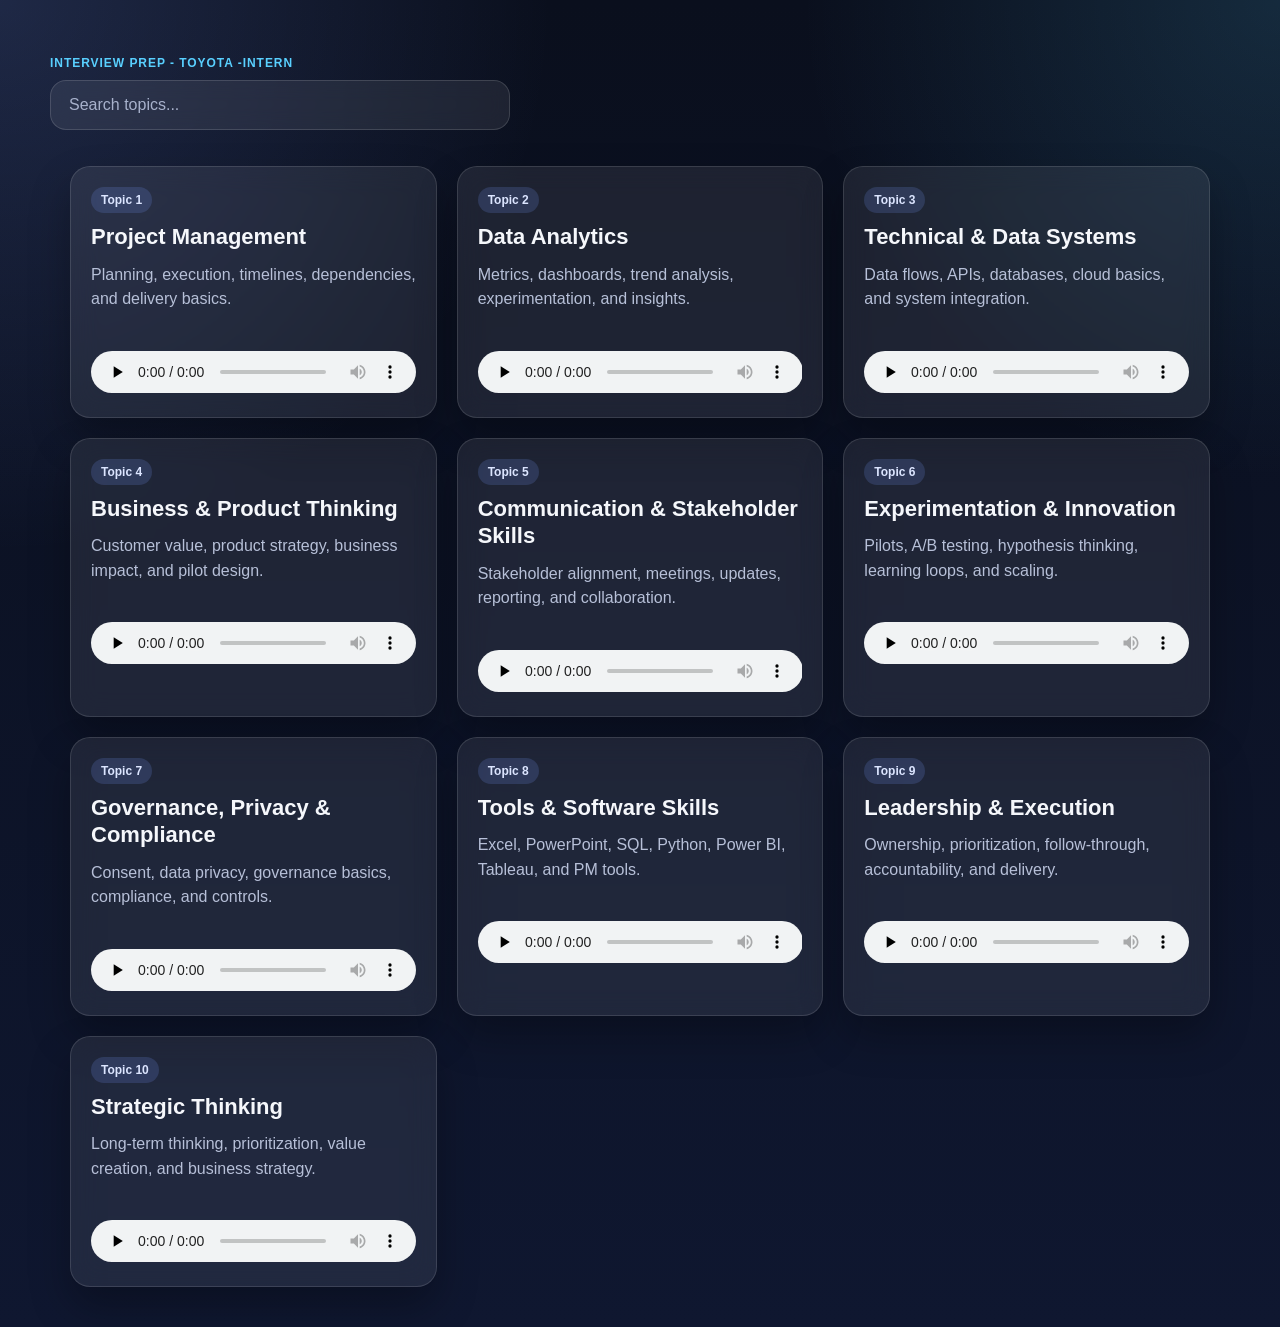
==== index.html @ 54e5a309 "Update index.html" ====
<!DOCTYPE html>
<html lang="en">
<head>
  <meta charset="UTF-8" />
  <meta name="viewport" content="width=device-width, initial-scale=1.0" />
  <title>Interview Audio Library</title>
  <link rel="stylesheet" href="styles.css" />
</head>
<body>
  <header class="hero">
    <div class="hero-inner">
      <p class="eyebrow">Interview Prep - TOYOTA -Intern</p>
 
      <input
        type="text"
        id="search"
        class="search"
        placeholder="Search topics..."
        aria-label="Search topics"
      />
    </div>
  </header>

  <main class="container">
    <section class="grid" id="topicGrid">
      <article class="card">
        <div class="card-top">
          <span class="badge">Topic 1</span>
          <h2>Project Management</h2>
        </div>
        <p>Planning, execution, timelines, dependencies, and delivery basics.</p>
        <audio controls preload="none">
          <source src="ProjectManagement-01.mp3" type="audio/mpeg" />
        </audio>
      </article>

      <article class="card">
        <div class="card-top">
          <span class="badge">Topic 2</span>
          <h2>Data Analytics</h2>
        </div>
        <p>Metrics, dashboards, trend analysis, experimentation, and insights.</p>
        <audio controls preload="none">
          <source src="DataAnalytics-01.mp3" type="audio/mpeg" />
        </audio>
      </article>

      <article class="card">
        <div class="card-top">
          <span class="badge">Topic 3</span>
          <h2>Technical &amp; Data Systems</h2>
        </div>
        <p>Data flows, APIs, databases, cloud basics, and system integration.</p>
        <audio controls preload="none">
          <source src="TechnicalDataSystems-01.mp3" type="audio/mpeg" />
        </audio>
      </article>

      <article class="card">
        <div class="card-top">
          <span class="badge">Topic 4</span>
          <h2>Business &amp; Product Thinking</h2>
        </div>
        <p>Customer value, product strategy, business impact, and pilot design.</p>
        <audio controls preload="none">
          <source src="BusinessProductThinking-01.mp3" type="audio/mpeg" />
        </audio>
      </article>

      <article class="card">
        <div class="card-top">
          <span class="badge">Topic 5</span>
          <h2>Communication &amp; Stakeholder Skills</h2>
        </div>
        <p>Stakeholder alignment, meetings, updates, reporting, and collaboration.</p>
        <audio controls preload="none">
          <source src="CommunicationStakeholder-01.mp3" type="audio/mpeg" />
        </audio>
      </article>

      <article class="card">
        <div class="card-top">
          <span class="badge">Topic 6</span>
          <h2>Experimentation &amp; Innovation</h2>
        </div>
        <p>Pilots, A/B testing, hypothesis thinking, learning loops, and scaling.</p>
        <audio controls preload="none">
          <source src="ExperimentationInnovation-01.mp3" type="audio/mpeg" />
        </audio>
      </article>

      <article class="card">
        <div class="card-top">
          <span class="badge">Topic 7</span>
          <h2>Governance, Privacy &amp; Compliance</h2>
        </div>
        <p>Consent, data privacy, governance basics, compliance, and controls.</p>
        <audio controls preload="none">
          <source src="GovernancePrivacyCompliance-01.mp3" type="audio/mpeg" />
        </audio>
      </article>

      <article class="card">
        <div class="card-top">
          <span class="badge">Topic 8</span>
          <h2>Tools &amp; Software Skills</h2>
        </div>
        <p>Excel, PowerPoint, SQL, Python, Power BI, Tableau, and PM tools.</p>
        <audio controls preload="none">
          <source src="ToolsSoftwareSkills-01.mp3" type="audio/mpeg" />
        </audio>
      </article>

      <article class="card">
        <div class="card-top">
          <span class="badge">Topic 9</span>
          <h2>Leadership &amp; Execution</h2>
        </div>
        <p>Ownership, prioritization, follow-through, accountability, and delivery.</p>
        <audio controls preload="none">
          <source src="LeadershipExecution-01.mp3" type="audio/mpeg" />
        </audio>
      </article>

      <article class="card">
        <div class="card-top">
          <span class="badge">Topic 10</span>
          <h2>Strategic Thinking</h2>
        </div>
        <p>Long-term thinking, prioritization, value creation, and business strategy.</p>
        <audio controls preload="none">
          <source src="StrategicThinking-01.mp3" type="audio/mpeg" />
        </audio>
      </article>
    </section>
  </main>

  <script src="script.js"></script>
</body>
</html>
---- styles.css ----
:root {
  --bg: #0b1020;
  --bg-soft: #121933;
  --card: rgba(255, 255, 255, 0.08);
  --card-border: rgba(255, 255, 255, 0.12);
  --text: #f5f7fb;
  --muted: #b7c0d8;
  --accent: #7c9cff;
  --accent-2: #59d0ff;
  --shadow: 0 20px 40px rgba(0, 0, 0, 0.28);
  --radius: 20px;
}

* {
  box-sizing: border-box;
}

html {
  scroll-behavior: smooth;
}

body {
  margin: 0;
  font-family: Arial, sans-serif;
  color: var(--text);
  background:
    radial-gradient(circle at top left, rgba(124, 156, 255, 0.18), transparent 30%),
    radial-gradient(circle at top right, rgba(89, 208, 255, 0.14), transparent 26%),
    linear-gradient(180deg, #0a0f1d 0%, #0f1730 100%);
  min-height: 100vh;
}

.hero {
  padding: 56px 20px 28px;
}

.hero-inner,
.container {
  max-width: 1180px;
  margin: 0 auto;
}

.eyebrow {
  margin: 0 0 10px;
  color: var(--accent-2);
  font-weight: 700;
  letter-spacing: 0.08em;
  text-transform: uppercase;
  font-size: 12px;
}

h1 {
  margin: 0;
  font-size: clamp(32px, 5vw, 54px);
  line-height: 1.08;
}

.hero-text {
  margin: 14px 0 24px;
  max-width: 760px;
  color: var(--muted);
  font-size: 17px;
  line-height: 1.6;
}

.search {
  width: 100%;
  max-width: 460px;
  border: 1px solid rgba(255, 255, 255, 0.14);
  background: rgba(255, 255, 255, 0.08);
  color: var(--text);
  border-radius: 16px;
  padding: 15px 18px;
  font-size: 16px;
  outline: none;
  backdrop-filter: blur(10px);
}

.search::placeholder {
  color: #a8b2cc;
}

.container {
  padding: 8px 20px 40px;
}

.grid {
  display: grid;
  grid-template-columns: repeat( auto-fit, minmax(280px, 1fr) );
  gap: 20px;
}

.card {
  background: var(--card);
  border: 1px solid var(--card-border);
  border-radius: var(--radius);
  padding: 20px;
  box-shadow: var(--shadow);
  backdrop-filter: blur(14px);
  transition: transform 0.18s ease, border-color 0.18s ease, box-shadow 0.18s ease;
}

.card:hover {
  transform: translateY(-4px);
  border-color: rgba(124, 156, 255, 0.45);
  box-shadow: 0 24px 50px rgba(0, 0, 0, 0.34);
}

.card-top {
  margin-bottom: 12px;
}

.badge {
  display: inline-block;
  margin-bottom: 10px;
  padding: 6px 10px;
  border-radius: 999px;
  background: rgba(124, 156, 255, 0.18);
  color: #dce5ff;
  font-size: 12px;
  font-weight: 700;
}

.card h2 {
  margin: 0;
  font-size: 22px;
  line-height: 1.25;
}

.card p {
  margin: 0 0 16px;
  color: var(--muted);
  line-height: 1.55;
  min-height: 72px;
}

audio {
  width: 100%;
  height: 42px;
  border-radius: 12px;
}

@media (max-width: 640px) {
  .hero {
    padding-top: 36px;
  }

  .container {
    padding-bottom: 28px;
  }

  .card {
    padding: 18px;
  }

  .card p {
    min-height: auto;
  }
}
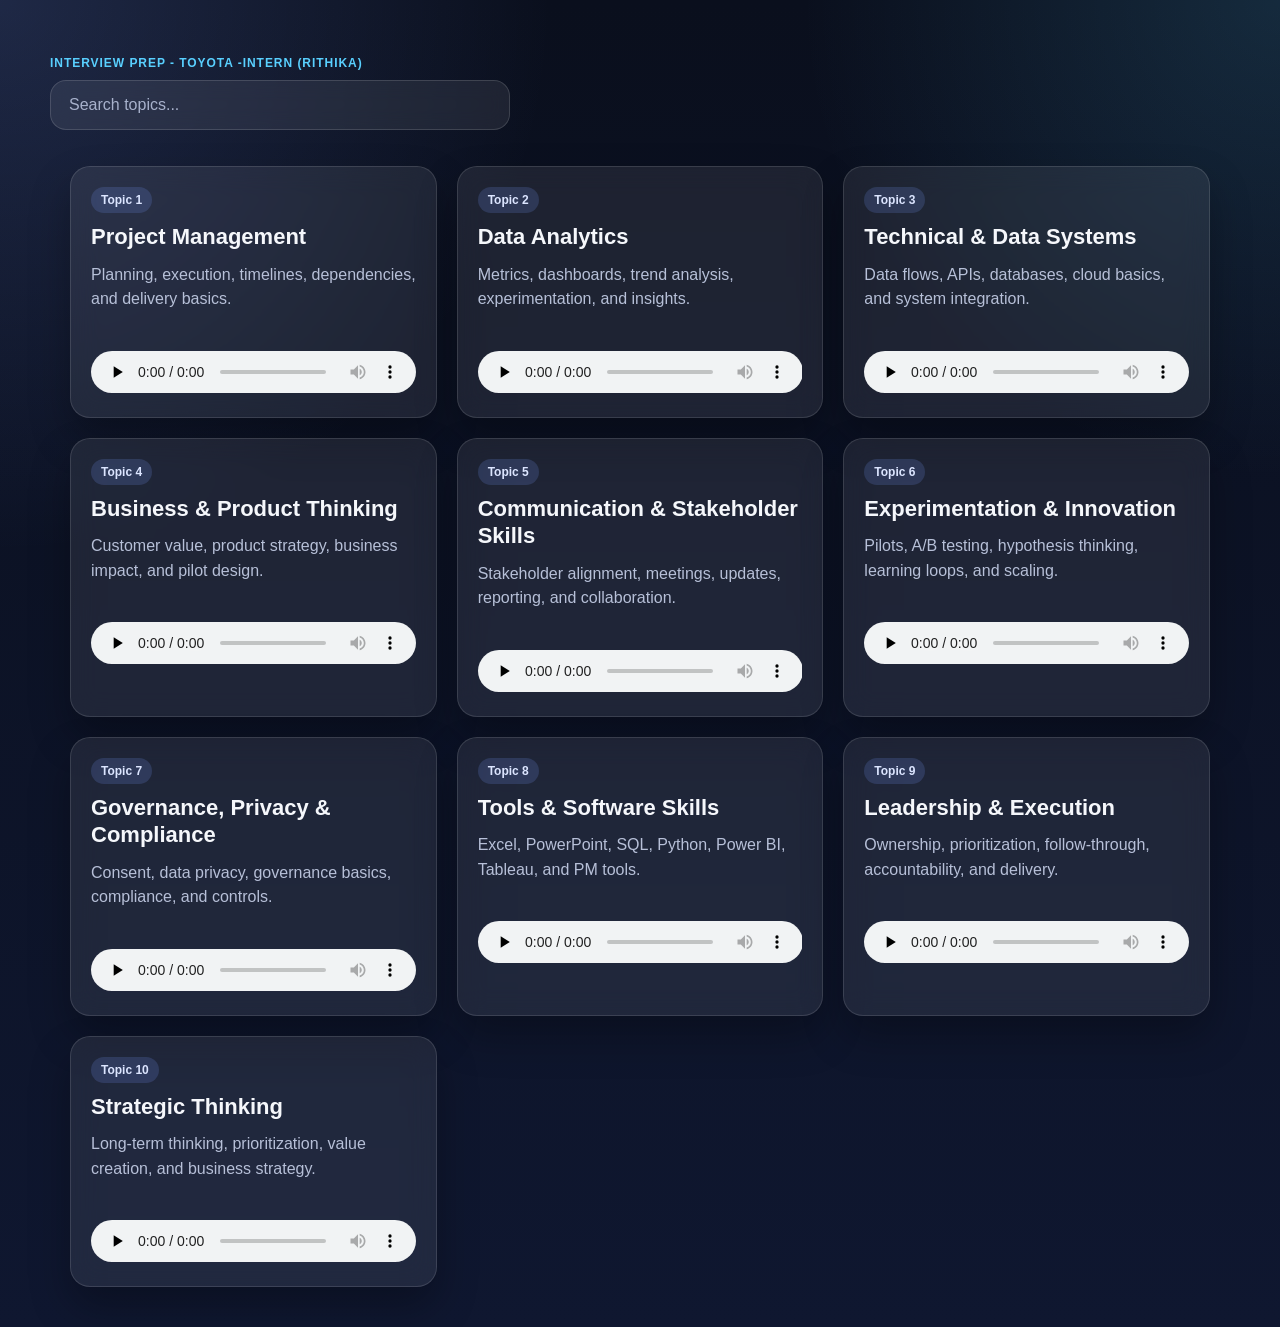
==== commit aad1452e: "Update index.html" ====
--- a/index.html
+++ b/index.html
@@ -9,7 +9,7 @@
 <body>
   <header class="hero">
     <div class="hero-inner">
-      <p class="eyebrow">Interview Prep - TOYOTA -Intern</p>
+      <p class="eyebrow">Interview Prep - TOYOTA -Intern (Rithika)</p>
  
       <input
         type="text"
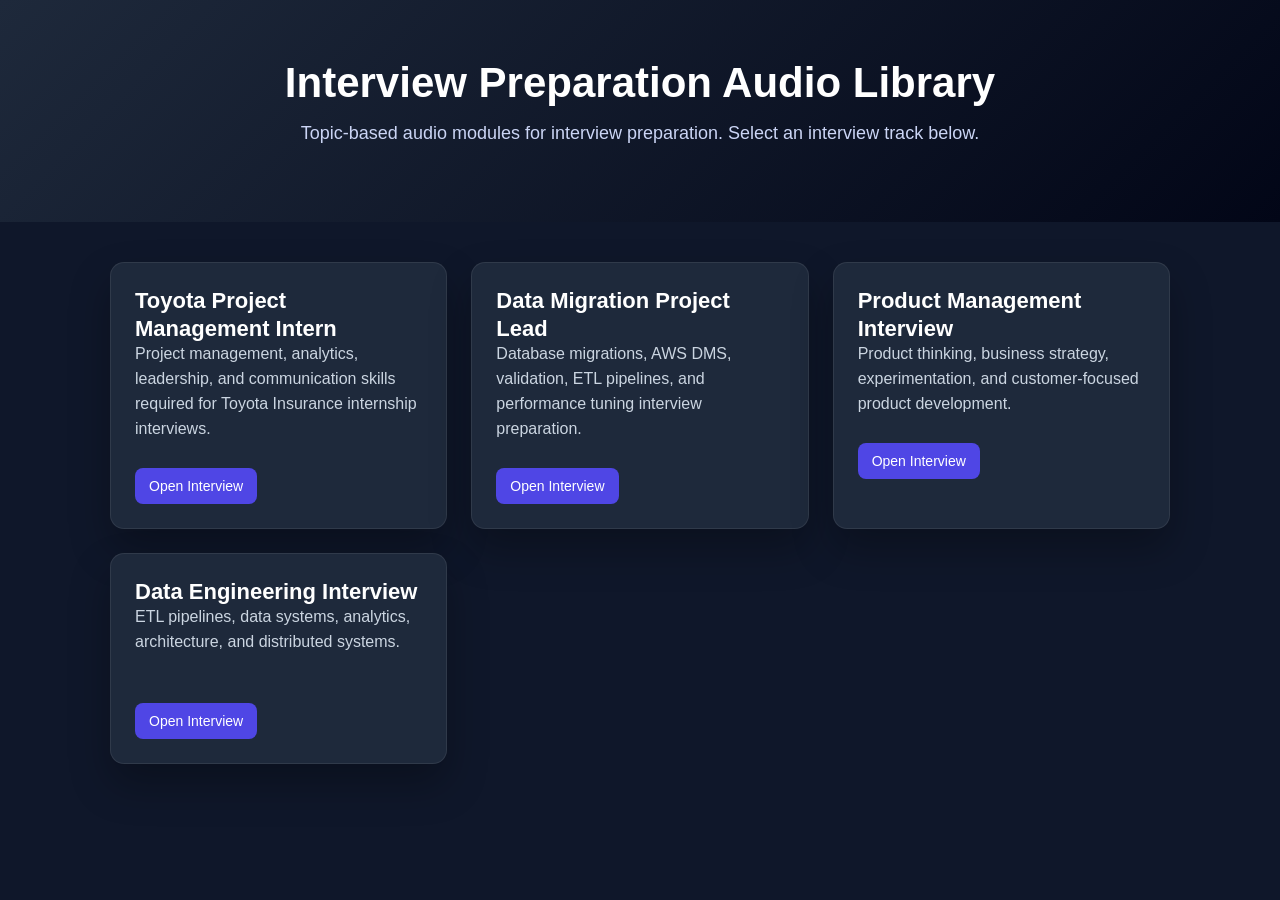
==== commit a55f1313: "Update index.html" ====
--- a/index.html
+++ b/index.html
@@ -1,140 +1,161 @@
 <!DOCTYPE html>
 <html lang="en">
 <head>
-  <meta charset="UTF-8" />
-  <meta name="viewport" content="width=device-width, initial-scale=1.0" />
-  <title>Interview Audio Library</title>
-  <link rel="stylesheet" href="styles.css" />
+
+<meta charset="UTF-8">
+<meta name="viewport" content="width=device-width, initial-scale=1.0">
+
+<title>Interview Preparation Library</title>
+
+<link rel="stylesheet" href="styles.css">
+
+<style>
+
+body{
+font-family:Arial;
+margin:0;
+background:#0f172a;
+color:white;
+}
+
+.hero{
+padding:60px 20px;
+text-align:center;
+background:linear-gradient(135deg,#1e293b,#020617);
+}
+
+.hero h1{
+font-size:42px;
+margin-bottom:10px;
+}
+
+.hero p{
+color:#cbd5f5;
+font-size:18px;
+}
+
+.container{
+max-width:1100px;
+margin:auto;
+padding:40px 20px;
+}
+
+.grid{
+display:grid;
+grid-template-columns:repeat(auto-fit,minmax(280px,1fr));
+gap:24px;
+}
+
+.card{
+background:#1e293b;
+padding:24px;
+border-radius:14px;
+transition:all .2s;
+cursor:pointer;
+border:1px solid rgba(255,255,255,0.08);
+}
+
+.card:hover{
+transform:translateY(-5px);
+background:#26344f;
+}
+
+.card h2{
+margin-top:0;
+font-size:22px;
+}
+
+.card p{
+color:#cbd5e1;
+}
+
+.button{
+display:inline-block;
+margin-top:10px;
+padding:10px 14px;
+background:#4f46e5;
+color:white;
+border-radius:8px;
+text-decoration:none;
+font-size:14px;
+}
+
+.button:hover{
+background:#6366f1;
+}
+
+</style>
+
 </head>
+
 <body>
-  <header class="hero">
-    <div class="hero-inner">
-      <p class="eyebrow">Interview Prep - TOYOTA -Intern (Rithika)</p>
- 
-      <input
-        type="text"
-        id="search"
-        class="search"
-        placeholder="Search topics..."
-        aria-label="Search topics"
-      />
-    </div>
-  </header>
 
-  <main class="container">
-    <section class="grid" id="topicGrid">
-      <article class="card">
-        <div class="card-top">
-          <span class="badge">Topic 1</span>
-          <h2>Project Management</h2>
-        </div>
-        <p>Planning, execution, timelines, dependencies, and delivery basics.</p>
-        <audio controls preload="none">
-          <source src="ProjectManagement-01.mp3" type="audio/mpeg" />
-        </audio>
-      </article>
+<section class="hero">
 
-      <article class="card">
-        <div class="card-top">
-          <span class="badge">Topic 2</span>
-          <h2>Data Analytics</h2>
-        </div>
-        <p>Metrics, dashboards, trend analysis, experimentation, and insights.</p>
-        <audio controls preload="none">
-          <source src="DataAnalytics-01.mp3" type="audio/mpeg" />
-        </audio>
-      </article>
+<h1>Interview Preparation Audio Library</h1>
 
-      <article class="card">
-        <div class="card-top">
-          <span class="badge">Topic 3</span>
-          <h2>Technical &amp; Data Systems</h2>
-        </div>
-        <p>Data flows, APIs, databases, cloud basics, and system integration.</p>
-        <audio controls preload="none">
-          <source src="TechnicalDataSystems-01.mp3" type="audio/mpeg" />
-        </audio>
-      </article>
+<p>
+Topic-based audio modules for interview preparation.
+Select an interview track below.
+</p>
 
-      <article class="card">
-        <div class="card-top">
-          <span class="badge">Topic 4</span>
-          <h2>Business &amp; Product Thinking</h2>
-        </div>
-        <p>Customer value, product strategy, business impact, and pilot design.</p>
-        <audio controls preload="none">
-          <source src="BusinessProductThinking-01.mp3" type="audio/mpeg" />
-        </audio>
-      </article>
+</section>
 
-      <article class="card">
-        <div class="card-top">
-          <span class="badge">Topic 5</span>
-          <h2>Communication &amp; Stakeholder Skills</h2>
-        </div>
-        <p>Stakeholder alignment, meetings, updates, reporting, and collaboration.</p>
-        <audio controls preload="none">
-          <source src="CommunicationStakeholder-01.mp3" type="audio/mpeg" />
-        </audio>
-      </article>
+<div class="container">
 
-      <article class="card">
-        <div class="card-top">
-          <span class="badge">Topic 6</span>
-          <h2>Experimentation &amp; Innovation</h2>
-        </div>
-        <p>Pilots, A/B testing, hypothesis thinking, learning loops, and scaling.</p>
-        <audio controls preload="none">
-          <source src="ExperimentationInnovation-01.mp3" type="audio/mpeg" />
-        </audio>
-      </article>
+<div class="grid">
 
-      <article class="card">
-        <div class="card-top">
-          <span class="badge">Topic 7</span>
-          <h2>Governance, Privacy &amp; Compliance</h2>
-        </div>
-        <p>Consent, data privacy, governance basics, compliance, and controls.</p>
-        <audio controls preload="none">
-          <source src="GovernancePrivacyCompliance-01.mp3" type="audio/mpeg" />
-        </audio>
-      </article>
+<div class="card">
+<h2>Toyota Project Management Intern</h2>
+<p>
+Project management, analytics, leadership, and communication skills required for Toyota Insurance internship interviews.
+</p>
 
-      <article class="card">
-        <div class="card-top">
-          <span class="badge">Topic 8</span>
-          <h2>Tools &amp; Software Skills</h2>
-        </div>
-        <p>Excel, PowerPoint, SQL, Python, Power BI, Tableau, and PM tools.</p>
-        <audio controls preload="none">
-          <source src="ToolsSoftwareSkills-01.mp3" type="audio/mpeg" />
-        </audio>
-      </article>
+<a class="button" href="Toyota-Intern.html">
+Open Interview
+</a>
 
-      <article class="card">
-        <div class="card-top">
-          <span class="badge">Topic 9</span>
-          <h2>Leadership &amp; Execution</h2>
-        </div>
-        <p>Ownership, prioritization, follow-through, accountability, and delivery.</p>
-        <audio controls preload="none">
-          <source src="LeadershipExecution-01.mp3" type="audio/mpeg" />
-        </audio>
-      </article>
+</div>
 
-      <article class="card">
-        <div class="card-top">
-          <span class="badge">Topic 10</span>
-          <h2>Strategic Thinking</h2>
-        </div>
-        <p>Long-term thinking, prioritization, value creation, and business strategy.</p>
-        <audio controls preload="none">
-          <source src="StrategicThinking-01.mp3" type="audio/mpeg" />
-        </audio>
-      </article>
-    </section>
-  </main>
+<div class="card">
+<h2>Data Migration Project Lead</h2>
+<p>
+Database migrations, AWS DMS, validation, ETL pipelines, and performance tuning interview preparation.
+</p>
 
-  <script src="script.js"></script>
+<a class="button" href="DataMigration-Lead.html">
+Open Interview
+</a>
+
+</div>
+
+<div class="card">
+<h2>Product Management Interview</h2>
+<p>
+Product thinking, business strategy, experimentation, and customer-focused product development.
+</p>
+
+<a class="button" href="ProductManagement.html">
+Open Interview
+</a>
+
+</div>
+
+<div class="card">
+<h2>Data Engineering Interview</h2>
+<p>
+ETL pipelines, data systems, analytics, architecture, and distributed systems.
+</p>
+
+<a class="button" href="DataEngineering.html">
+Open Interview
+</a>
+
+</div>
+
+</div>
+
+</div>
+
 </body>
 </html>
--- a/styles.css
+++ b/styles.css
@@ -157,3 +157,28 @@
     min-height: auto;
   }
 }
+.top-actions {
+  margin: 0 0 20px;
+}
+
+.nav-btn {
+  display: inline-block;
+  padding: 12px 16px;
+  border-radius: 14px;
+  background: rgba(255, 255, 255, 0.08);
+  color: var(--text);
+  text-decoration: none;
+  border: 1px solid rgba(255, 255, 255, 0.14);
+  transition: transform 0.18s ease, border-color 0.18s ease, background 0.18s ease;
+}
+
+.nav-btn:hover {
+  transform: translateY(-2px);
+  border-color: rgba(124, 156, 255, 0.45);
+  background: rgba(124, 156, 255, 0.14);
+}
+.card.playing {
+  border-color: rgba(124, 156, 255, 0.75);
+  box-shadow: 0 0 0 2px rgba(124, 156, 255, 0.22), 0 24px 50px rgba(0, 0, 0, 0.34);
+  transform: translateY(-2px);
+}
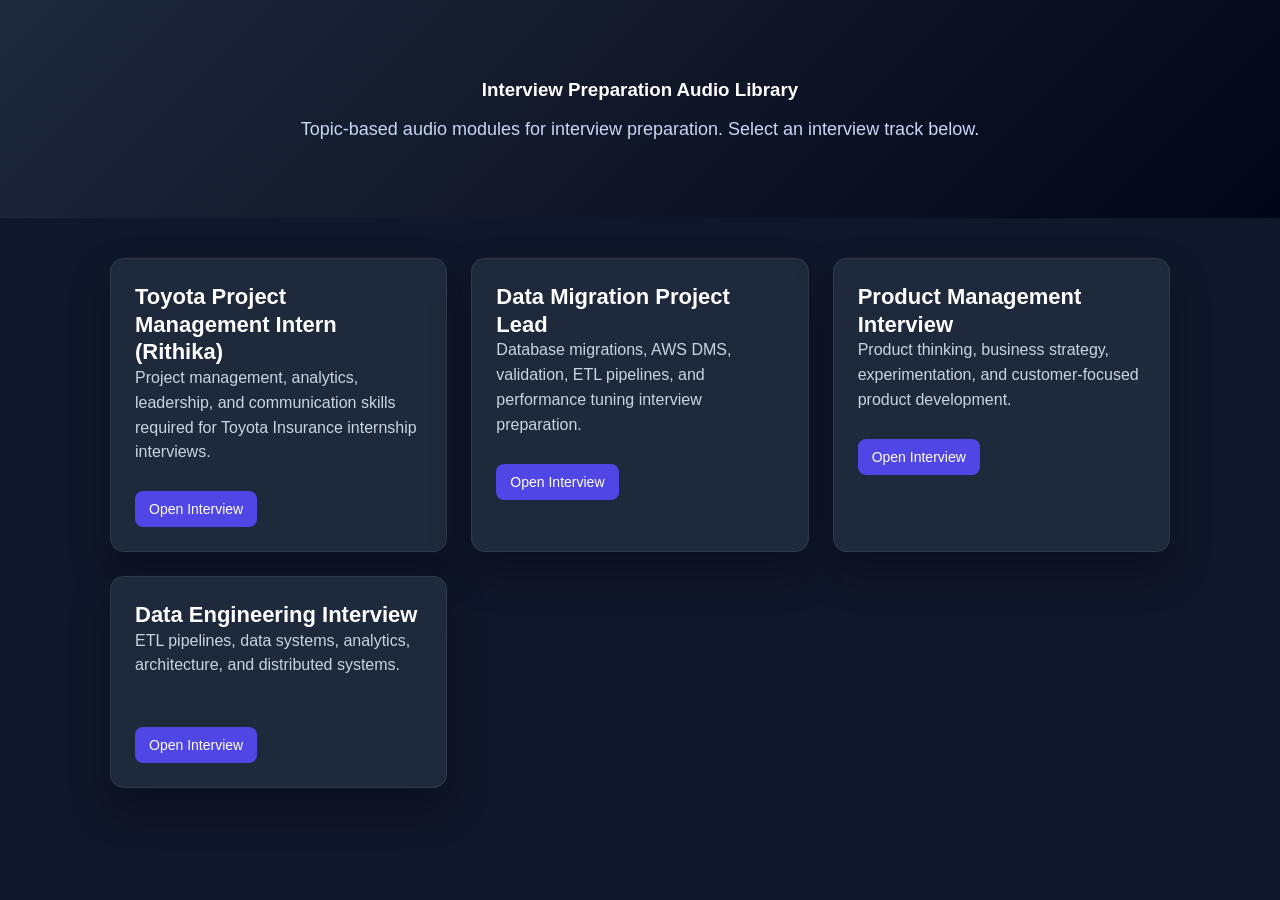
==== commit e844b1d5: "Update index.html" ====
--- a/index.html
+++ b/index.html
@@ -92,7 +92,7 @@
 
 <section class="hero">
 
-<h1>Interview Preparation Audio Library</h1>
+<h3>Interview Preparation Audio Library</h3>
 
 <p>
 Topic-based audio modules for interview preparation.
@@ -106,7 +106,7 @@
 <div class="grid">
 
 <div class="card">
-<h2>Toyota Project Management Intern</h2>
+<h2>Toyota Project Management Intern (Rithika)</h2>
 <p>
 Project management, analytics, leadership, and communication skills required for Toyota Insurance internship interviews.
 </p>
@@ -123,7 +123,7 @@
 Database migrations, AWS DMS, validation, ETL pipelines, and performance tuning interview preparation.
 </p>
 
-<a class="button" href="DataMigration-Lead.html">
+<a class="button" href="datamigration.html">
 Open Interview
 </a>
 
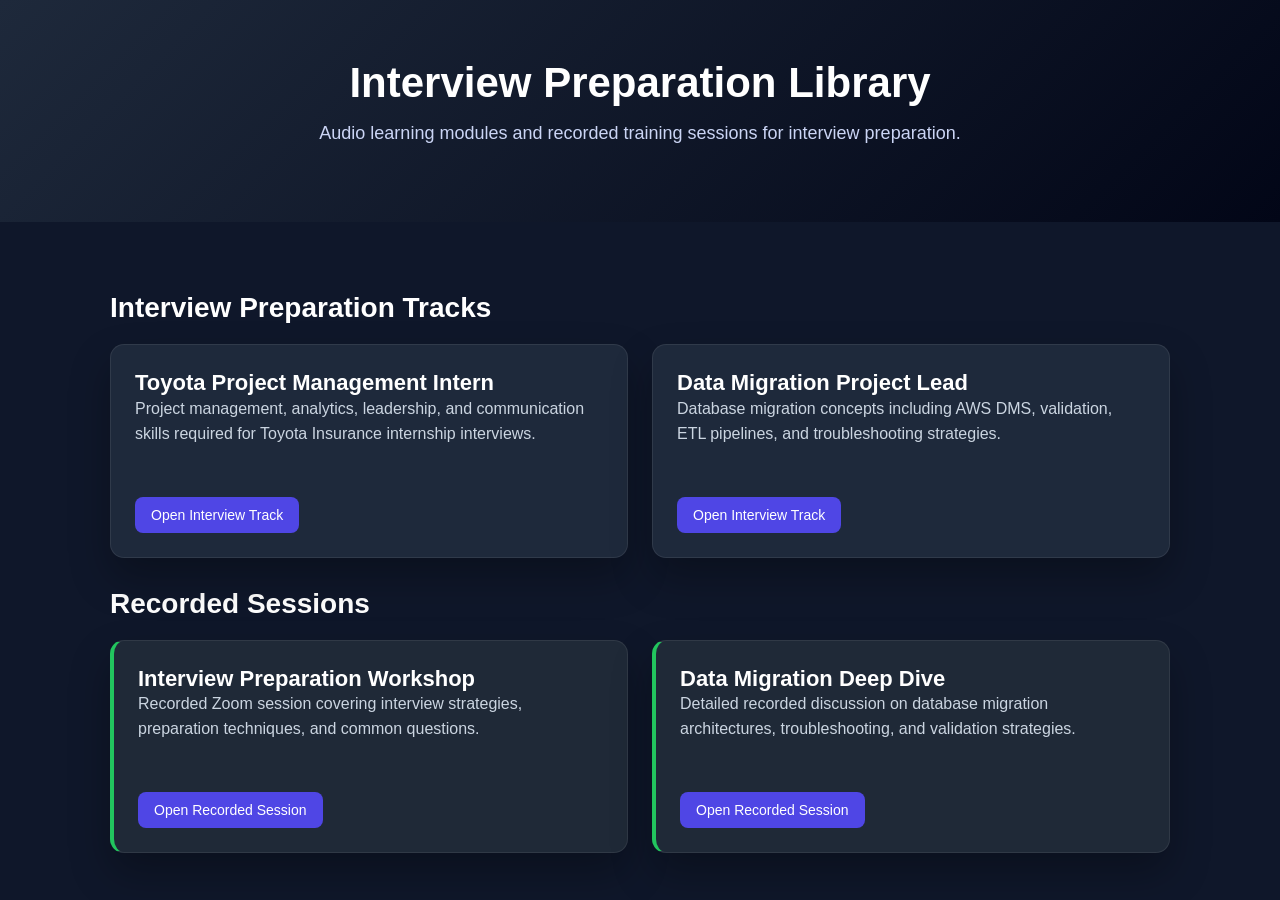
==== commit 2b4392b4: "Update index.html" ====
--- a/index.html
+++ b/index.html
@@ -40,6 +40,12 @@
 padding:40px 20px;
 }
 
+.section-title{
+margin-top:30px;
+margin-bottom:20px;
+font-size:28px;
+}
+
 .grid{
 display:grid;
 grid-template-columns:repeat(auto-fit,minmax(280px,1fr));
@@ -51,7 +57,6 @@
 padding:24px;
 border-radius:14px;
 transition:all .2s;
-cursor:pointer;
 border:1px solid rgba(255,255,255,0.08);
 }
 
@@ -71,8 +76,8 @@
 
 .button{
 display:inline-block;
-margin-top:10px;
-padding:10px 14px;
+margin-top:12px;
+padding:10px 16px;
 background:#4f46e5;
 color:white;
 border-radius:8px;
@@ -84,6 +89,11 @@
 background:#6366f1;
 }
 
+.recorded{
+background:#1f2937;
+border-left:4px solid #22c55e;
+}
+
 </style>
 
 </head>
@@ -92,63 +102,83 @@
 
 <section class="hero">
 
-<h3>Interview Preparation Audio Library</h3>
+<h1>Interview Preparation Library</h1>
 
 <p>
-Topic-based audio modules for interview preparation.
-Select an interview track below.
+Audio learning modules and recorded training sessions for interview preparation.
 </p>
 
 </section>
 
 <div class="container">
 
+<!-- Interview Tracks -->
+
+<h2 class="section-title">Interview Preparation Tracks</h2>
+
 <div class="grid">
 
 <div class="card">
-<h2>Toyota Project Management Intern (Rithika)</h2>
+<h2>Toyota Project Management Intern</h2>
+
 <p>
 Project management, analytics, leadership, and communication skills required for Toyota Insurance internship interviews.
 </p>
 
 <a class="button" href="Toyota-Intern.html">
-Open Interview
+Open Interview Track
 </a>
 
 </div>
 
+
 <div class="card">
 <h2>Data Migration Project Lead</h2>
+
 <p>
-Database migrations, AWS DMS, validation, ETL pipelines, and performance tuning interview preparation.
+Database migration concepts including AWS DMS, validation, ETL pipelines, and troubleshooting strategies.
 </p>
 
-<a class="button" href="datamigration.html">
-Open Interview
+<a class="button" href="DataMigration-Lead.html">
+Open Interview Track
 </a>
 
 </div>
 
-<div class="card">
-<h2>Product Management Interview</h2>
+</div>
+
+
+<!-- Recorded Sessions -->
+
+<h2 class="section-title">Recorded Sessions</h2>
+
+<div class="grid">
+
+<div class="card recorded">
+
+<h2>Interview Preparation Workshop</h2>
+
 <p>
-Product thinking, business strategy, experimentation, and customer-focused product development.
+Recorded Zoom session covering interview strategies, preparation techniques, and common questions.
 </p>
 
-<a class="button" href="ProductManagement.html">
-Open Interview
+<a class="button" href="recordings/interview-workshop.html">
+Open Recorded Session
 </a>
 
 </div>
 
-<div class="card">
-<h2>Data Engineering Interview</h2>
+
+<div class="card recorded">
+
+<h2>Data Migration Deep Dive</h2>
+
 <p>
-ETL pipelines, data systems, analytics, architecture, and distributed systems.
+Detailed recorded discussion on database migration architectures, troubleshooting, and validation strategies.
 </p>
 
-<a class="button" href="DataEngineering.html">
-Open Interview
+<a class="button" href="recordings/datamigration-session.html">
+Open Recorded Session
 </a>
 
 </div>
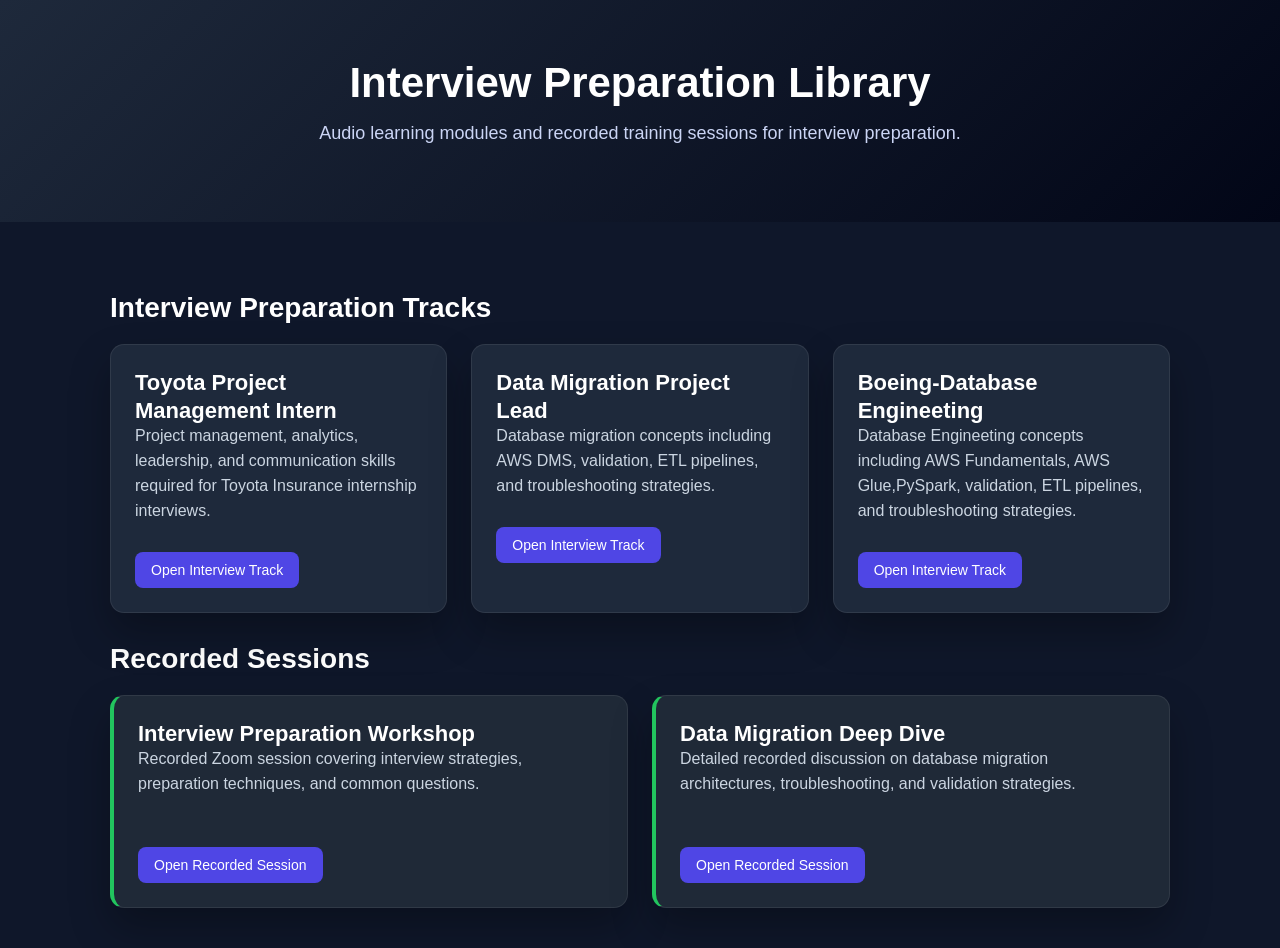
==== commit e953216a: "Update index.html" ====
--- a/index.html
+++ b/index.html
@@ -145,6 +145,20 @@
 
 </div>
 
+<div class="card">
+<h2>Boeing-Database Engineeting</h2>
+
+<p>
+Database Engineeting concepts including AWS Fundamentals, AWS Glue,PySpark, validation, ETL pipelines, and troubleshooting strategies.
+</p>
+
+<a class="button" href="Boeing-Data-Engineer.html">
+Open Interview Track
+</a>
+
+</div>
+  
+
 </div>
 
 
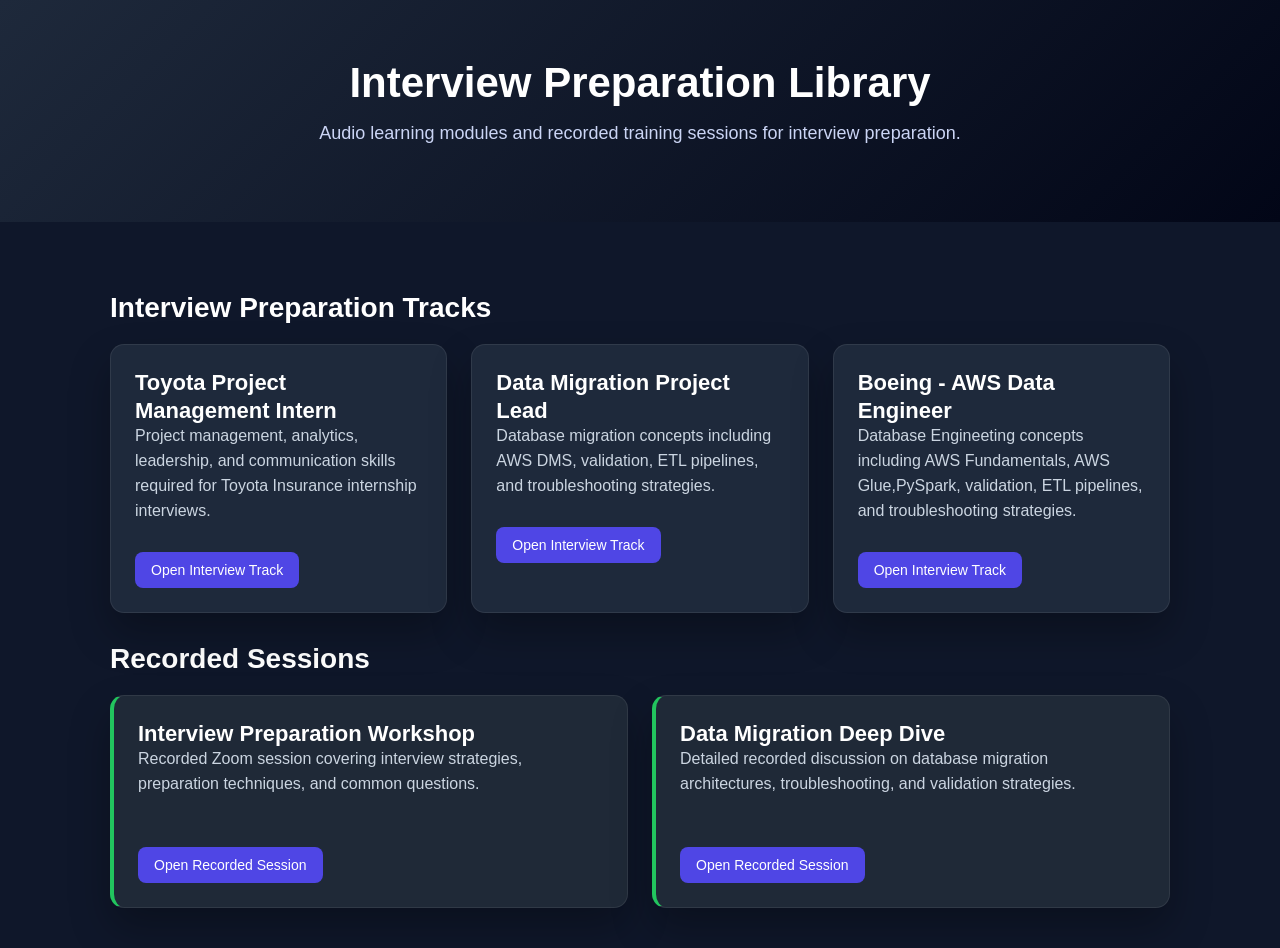
==== commit be35d016: "Update index.html" ====
--- a/index.html
+++ b/index.html
@@ -146,7 +146,7 @@
 </div>
 
 <div class="card">
-<h2>Boeing-Database Engineeting</h2>
+<h2>Boeing - AWS Data Engineer</h2>
 
 <p>
 Database Engineeting concepts including AWS Fundamentals, AWS Glue,PySpark, validation, ETL pipelines, and troubleshooting strategies.
